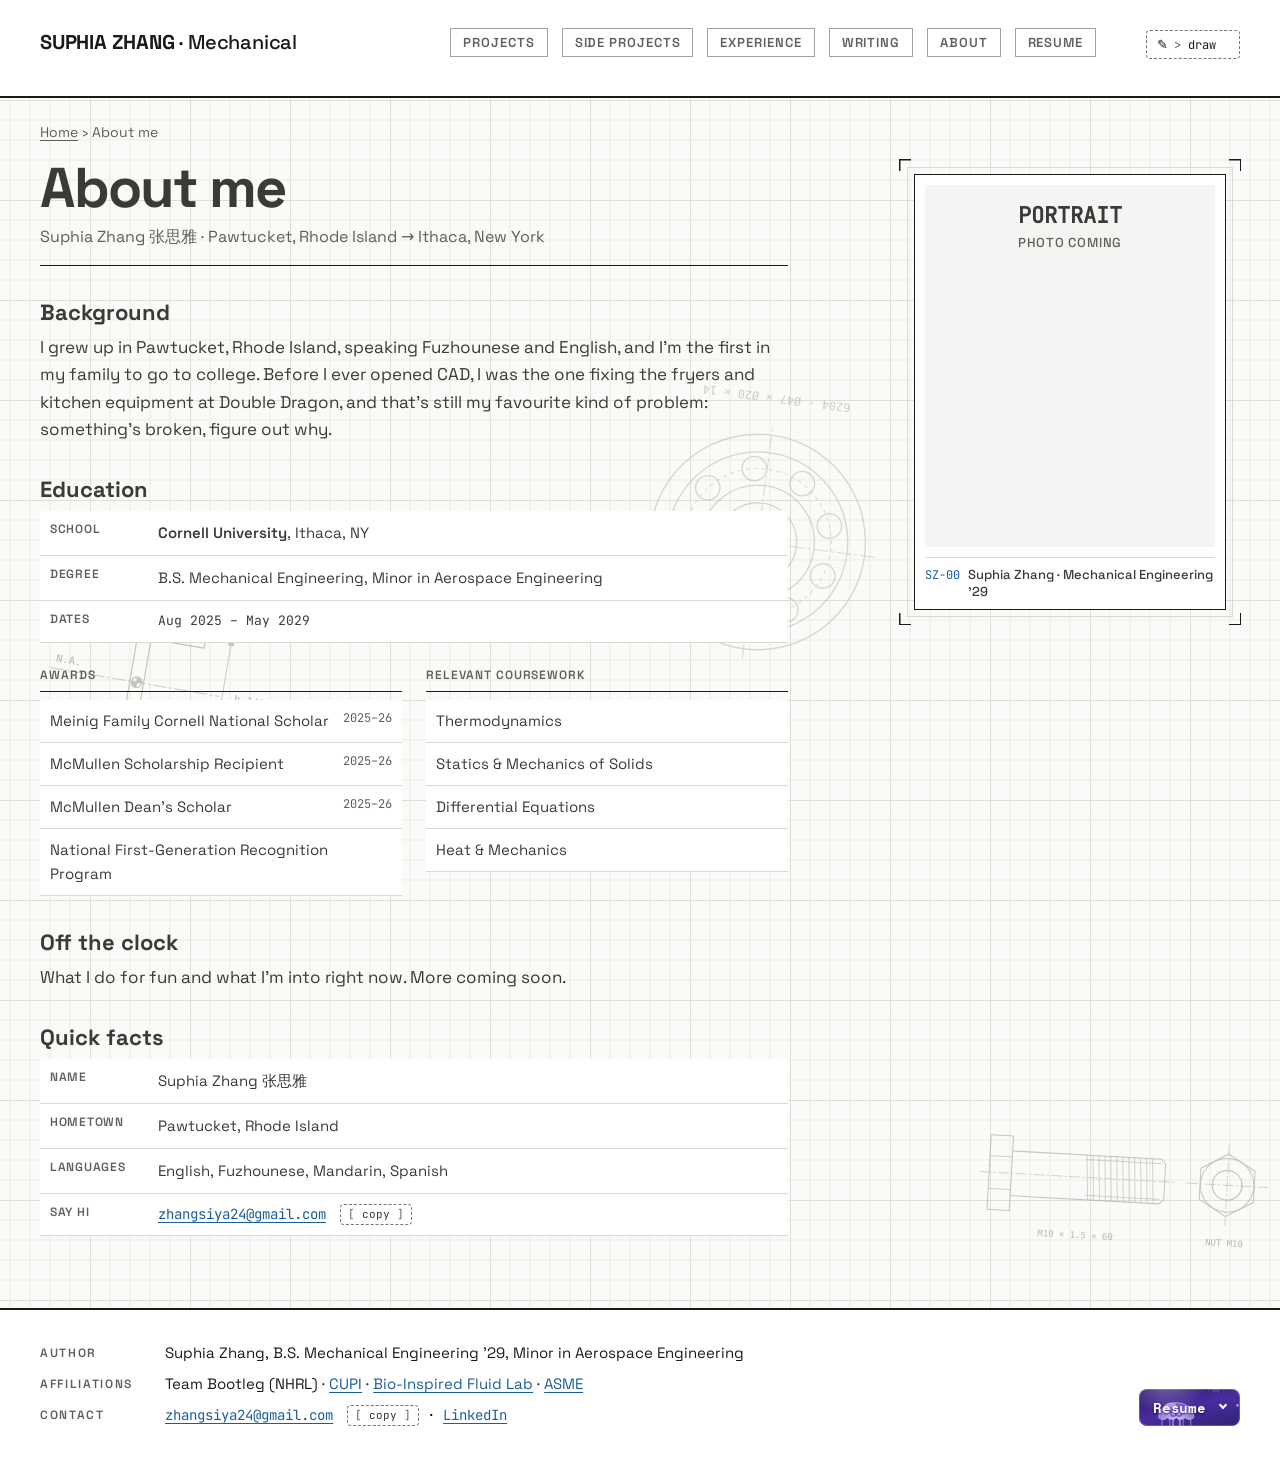
==== pages/about/index.html @ cde05e1c "Rework the portfolio: new pages, type, nav, and draw mode - Add About, Experience, Side project (Nib" ====
<!doctype html>
<html lang="en">
<head>
  <meta charset="utf-8">
  <meta name="viewport" content="width=device-width, initial-scale=1">
  <title>About me · Suphia Zhang</title>
  <meta name="description" content="About Suphia Zhang: a first-generation mechanical engineering student at Cornell from Pawtucket, Rhode Island.">
  <meta name="theme-color" content="#ffffff">
  <script>document.documentElement.classList.add("js");addEventListener("pagereveal",function(e){if(!e.viewTransition||location.pathname.indexOf("projects/")<0)return;var z=null;try{z=JSON.parse(sessionStorage.getItem("zoom"));sessionStorage.removeItem("zoom")}catch(_){}var s=document.documentElement.style;s.setProperty("--zx",(z?z.x:50)+"%");s.setProperty("--zy",(z?z.y:50)+"%");e.viewTransition.types.add("zoom")})</script>
  <link rel="icon" href="../../assets/img/favicon.svg" type="image/svg+xml">
  <link rel="preload" href="../../assets/fonts/space-grotesk-wght.woff2" as="font" type="font/woff2" crossorigin>
  <link rel="stylesheet" href="../../assets/css/main.css">
  <script src="../../assets/js/main.js" defer></script>
</head>
<body>
<a class="skip" href="#main">Skip to content</a>

<header class="masthead">
  <div class="wrap">
    <a class="brand" href="../../">SUPHIA ZHANG <span>· Mechanical</span></a>
    <nav class="nav hang" aria-label="Primary">
      <a class="sign" href="../../#projects"><span class="plate">Projects</span></a>
      <a class="sign" href="../../#side-projects"><span class="plate">Side<span class="xl"> projects</span></span></a>
      <a class="sign" href="../../#experience"><span class="plate">Experience</span></a>
      <a class="sign" href="../../#writing"><span class="plate">Writing</span></a>
      <a class="sign" href="../about/index.html"><span class="plate">About</span></a>
      <a class="sign sign-go" href="../../assets/SZhang_Resume_Mechanical_Engineering.pdf" target="_blank" rel="noopener"><span class="plate">Resume</span></a>
    </nav>
    <div class="draw-ctl"><button type="button" class="draw-btn" aria-pressed="false" aria-label="Drawing mode"><span class="pwr" aria-hidden="true">✎</span> <span class="cmd">draw</span><span class="cur" aria-hidden="true"></span></button></div>
  </div>
</header>

<main id="main" class="wrap">
  <p class="crumb"><a href="../../">Home</a> › About me</p>

  <div class="about-page">
    <div class="about-text">
      <header class="product-head">
        <h1>About me</h1>
        <p class="sub">Suphia Zhang <span lang="zh-Hans">张思雅</span> · Pawtucket, Rhode Island → Ithaca, New York</p>
      </header>

      <section id="background" aria-labelledby="background-h">
        <h2 id="background-h" class="subhead">Background</h2>
        <p>I grew up in Pawtucket, Rhode Island, speaking Fuzhounese and English, and I’m the first in my family to go to college. Before I ever opened CAD, I was the one fixing the fryers and kitchen equipment at Double Dragon, and that’s still my favourite kind of problem: something’s broken, figure out why.</p>
      </section>

      <section id="education" aria-labelledby="education-h">
        <h2 id="education-h" class="subhead">Education</h2>
        <table class="spec facts">
          <tbody>
            <tr><th scope="row">School</th><td><strong>Cornell University</strong>, Ithaca, NY</td></tr>
            <tr><th scope="row">Degree</th><td>B.S. Mechanical Engineering, Minor in Aerospace Engineering</td></tr>
            <tr><th scope="row">Dates</th><td class="mono">Aug 2025 – May 2029</td></tr>
          </tbody>
        </table>
        <div class="edu-lists">
          <div>
            <h3>Awards</h3>
            <ul>
              <li>Meinig Family Cornell National Scholar <span class="mono">2025–26</span></li>
              <li>McMullen Scholarship Recipient <span class="mono">2025–26</span></li>
              <li>McMullen Dean’s Scholar <span class="mono">2025–26</span></li>
              <li>National First-Generation Recognition Program</li>
            </ul>
          </div>
          <div>
            <h3>Relevant coursework</h3>
            <ul>
              <li>Thermodynamics</li>
              <li>Statics &amp; Mechanics of Solids</li>
              <li>Differential Equations</li>
              <li>Heat &amp; Mechanics</li>
            </ul>
          </div>
        </div>
      </section>

      <section id="off-the-clock" aria-labelledby="otc-h">
        <h2 id="otc-h" class="subhead">Off the clock</h2>
        <p>What I do for fun and what I’m into right now. More coming soon.</p>
      </section>

      <section id="facts" aria-labelledby="facts-h">
        <h2 id="facts-h" class="subhead">Quick facts</h2>
        <table class="spec facts">
          <tbody>
            <tr><th scope="row">Name</th><td>Suphia Zhang <span lang="zh-Hans">张思雅</span></td></tr>
            <tr><th scope="row">Hometown</th><td>Pawtucket, Rhode Island</td></tr>
            <tr><th scope="row">Languages</th><td>English, Fuzhounese, Mandarin, Spanish</td></tr>
            <tr><th scope="row">Say hi</th><td class="data"><a href="mailto:zhangsiya24@gmail.com">zhangsiya24@gmail.com</a> <button type="button" class="copy-email" data-copy="zhangsiya24@gmail.com" aria-label="Copy email address"><span>copy</span></button></td></tr>
          </tbody>
        </table>
      </section>
    </div>
    <figure class="frame portrait-frame about-portrait">
        <!-- Portrait: upload your photo as assets/media/portrait.jpg, then replace the .pending div below with:
             <img src="../../assets/media/portrait.jpg" alt="Suphia Zhang" width="800" height="1000"> -->
        <div class="pending" role="img" aria-label="Portrait coming soon"><div><b>PORTRAIT</b><span>Photo coming</span></div></div>
        <figcaption><span class="pn">SZ-00</span> Suphia Zhang · Mechanical Engineering ’29</figcaption>
      </figure>
  </div>
</main>

<footer class="colophon" id="contact">
  <div class="wrap">
    <dl class="author">
      <dt>Author</dt><dd>Suphia Zhang, B.S. Mechanical Engineering ’29, Minor in Aerospace Engineering</dd>
      <dt>Affiliations</dt><dd>Team Bootleg (NHRL) · <a href="https://cornellphysicalintelligence.com/" target="_blank" rel="noopener noreferrer">CUPI</a> · <a href="https://sites.google.com/cornell.edu/sunnyjsh" target="_blank" rel="noopener noreferrer">Bio-Inspired Fluid Lab</a> · <a href="https://asme.mae.cornell.edu/" target="_blank" rel="noopener noreferrer">ASME</a></dd>
      <dt>Contact</dt><dd class="data"><a href="mailto:zhangsiya24@gmail.com">zhangsiya24@gmail.com</a> <button type="button" class="copy-email" data-copy="zhangsiya24@gmail.com" aria-label="Copy email address"><span>copy</span></button> · <a href="https://www.linkedin.com/in/suphia-zhang-46770b359" target="_blank" rel="noopener noreferrer">LinkedIn</a></dd>
    </dl>
    <div class="order">
      <details class="resume-menu">
        <summary class="btn"><video class="btn-video" muted loop playsinline preload="auto" aria-hidden="true"><source src="../../assets/media/resume-bg.mp4" type="video/mp4"></video><span class="btn-label">Resume</span> <span class="caret" aria-hidden="true"></span></summary>
        <ul class="resume-list">
          <li><a href="../../assets/SZhang_Resume_Mechanical_Engineering.pdf" target="_blank" rel="noopener"><strong>Mechanical Engineering</strong><span>Primary</span></a></li>
          <li><a href="../../assets/SZhang_Resume_Manufacturing_Engineering.pdf" target="_blank" rel="noopener"><strong>Manufacturing Engineering</strong></a></li>
          <li><a href="../../assets/SZhang_Resume_Testing_Engineering.pdf" target="_blank" rel="noopener"><strong>Testing Engineering</strong></a></li>
        </ul>
      </details>
    </div>
  </div>
</footer>
</body>
</html>
---- assets/css/main.css ----
/* Parts-catalog world: white stock, hairline rules, dense spec tables. */

@font-face {
  font-family: "JetBrains Mono";
  src: url("../fonts/jetbrains-mono-400.woff2") format("woff2");
  font-weight: 400;
  font-display: swap;
}

:root {
  --paper: #ffffff;
  --ink: #1a1a1a;
  --ink-2: #3a3a38;
  --muted: #5f5f5b;
  --rule: #d9d9d6;
  --wash: #f4f4f2;
  --link: #1b5e9b;
  --go: #2e7d32;
  --go-dark: #22612a;
  --focus: #1b5e9b;

  --sans: "Archivo", system-ui, sans-serif;
  --mono: "JetBrains Mono", ui-monospace, monospace;

  --gutter: clamp(16px, 3.2vw, 40px);
  --max: 1360px;
  --s1: 4px; --s2: 8px; --s3: 12px; --s4: 16px; --s5: 24px; --s6: 32px; --s7: 48px; --s8: 72px;
}

*, *::before, *::after { box-sizing: border-box; }
html { -webkit-text-size-adjust: 100%; scroll-padding-top: 80px; }
body {
  margin: 0;
  background: var(--paper);
  color: var(--ink);
  font: 400 16px/1.55 var(--sans);
  font-stretch: 100%;
  text-rendering: optimizeLegibility;
}
img, video { display: block; max-width: 100%; }
h1, h2, h3, p, dl, dd, figure { margin: 0; }
a { color: inherit; text-underline-offset: 3px; text-decoration-thickness: 1px; }
::selection { background: #1b5e9b; color: #fff; }
:focus-visible { outline: 2px solid var(--focus); outline-offset: 2px; }
html { scrollbar-color: #b9b9b5 var(--paper); }

.skip { position: absolute; left: -9999px; top: 0; background: var(--ink); color: #fff; padding: var(--s2) var(--s4); z-index: 10; }
.skip:focus { left: var(--s4); top: var(--s2); }

.wrap { max-width: var(--max); margin: 0 auto; padding: 0 var(--gutter); }
.narrow { font-stretch: 78%; }
.mono { font-family: var(--mono); font-size: .875em; letter-spacing: 0; }

/* Masthead */
.masthead { border-bottom: 2px solid var(--ink); background: var(--paper); position: sticky; top: 0; z-index: 5; }
.masthead .wrap { display: flex; align-items: center; gap: var(--s5); min-height: 64px; flex-wrap: wrap; padding-top: var(--s2); padding-bottom: var(--s2); }
.brand { font-weight: 800; font-size: 20px; letter-spacing: -.01em; text-decoration: none; white-space: nowrap; }
.brand span { font-weight: 500; font-stretch: 85%; }
.nav { display: flex; gap: var(--s5); margin-left: auto; font: 600 14px var(--sans); font-stretch: 78%; text-transform: uppercase; letter-spacing: .06em; }
.nav a { text-decoration: none; padding: var(--s2) 0; }
.nav a:hover, .nav a[aria-current="page"] { text-decoration: underline; }
.nav .go-link { color: var(--go); }

/* Buttons */
.btn {
  display: inline-flex; align-items: center; gap: var(--s2);
  background: var(--go); color: #fff; text-decoration: none;
  font: 600 16px var(--sans); padding: 12px 20px; border: 0;
  transition: background-color .15s ease-out;
}
.btn:hover { background: var(--go-dark); }
.btn svg { width: 18px; height: 18px; flex: none; }
.also { font-size: 14px; color: var(--muted); }
.also a { color: var(--ink); }

/* Intro */
.intro { padding-block: var(--s7) var(--s6); }
.intro-grid { display: grid; grid-template-columns: minmax(0, 1fr) auto; gap: var(--s5) var(--s7); align-items: end; border-bottom: 1px solid var(--ink); padding-bottom: var(--s5); }
.intro h1 { font: 800 clamp(44px, 6.4vw, 84px)/.95 var(--sans); letter-spacing: -.03em; grid-column: 1 / -1; }
.lede { font-size: clamp(17px, 1.4vw, 19px); line-height: 1.55; color: var(--ink-2); max-width: 66ch; }
.order { display: flex; flex-direction: column; align-items: flex-end; gap: var(--s2); }
.order .also { white-space: nowrap; }

/* Section heads */
.section { padding-block: var(--s7) var(--s4); }
.section-head { display: flex; align-items: baseline; gap: var(--s4); flex-wrap: wrap; border-bottom: 1px solid var(--ink); padding-bottom: var(--s3); margin-bottom: var(--s5); }
.section-head h2 { font: 700 28px/1.1 var(--sans); letter-spacing: -.015em; }
.section-head .count { font: 400 14px var(--mono); color: var(--muted); }

/* Filter */
.filter { display: flex; flex-wrap: wrap; gap: var(--s2); margin-left: auto; }
.filter button {
  font: 600 13px var(--sans); font-stretch: 78%; letter-spacing: .05em; text-transform: uppercase;
  background: var(--paper); color: var(--ink); border: 1px solid #9a9a96; padding: 7px 12px; cursor: pointer;
  transition: background-color .15s ease-out, color .15s ease-out;
}
.filter button:hover { background: var(--wash); }
.filter button[aria-pressed="true"] { background: var(--ink); color: #fff; border-color: var(--ink); }

/* Catalog cards */
.cards { list-style: none; margin: 0; padding: 0; display: grid; grid-template-columns: repeat(4, minmax(0, 1fr)); gap: var(--s5); }
@media (max-width: 1100px) { .cards { grid-template-columns: repeat(2, minmax(0, 1fr)); } }
@media (max-width: 560px) { .cards { grid-template-columns: 1fr; } }
.cards li[hidden] { display: none; }
.card { display: flex; flex-direction: column; height: 100%; text-decoration: none; color: inherit; border: 1px solid var(--rule); background: var(--paper); transition: border-color .2s ease-out; }
.card:hover, .card:focus-visible { border-color: var(--ink); }
.card-art { aspect-ratio: 4 / 3; overflow: hidden; background: var(--wash); border-bottom: 1px solid var(--rule); }
.card-art img { width: 100%; height: 100%; object-fit: cover; filter: grayscale(1) contrast(1.15); transition: filter .35s cubic-bezier(.16, 1, .3, 1); }
.card:hover .card-art img, .card:focus-visible .card-art img { filter: none; }
.card-body { padding: var(--s4); display: flex; flex-direction: column; gap: var(--s1); flex: 1; }
.card .pn { font: 400 13px var(--mono); color: var(--link); text-decoration: underline; text-underline-offset: 3px; }
.card h3 { font: 600 19px/1.25 var(--sans); letter-spacing: -.005em; }
.card p { font-size: 14px; line-height: 1.5; color: var(--ink-2); }
.card .meta { margin-top: auto; padding-top: var(--s3); font: 500 13px var(--sans); font-stretch: 80%; color: var(--muted); display: flex; justify-content: space-between; gap: var(--s3); }

/* Placeholder plate for projects without media yet */
.pending { width: 100%; height: 100%; display: grid; place-items: center; text-align: center; padding: var(--s4);
  background: var(--wash); }
.pending b { display: block; font: 700 22px var(--mono); color: var(--ink-2); }
.pending span { font: 500 13px var(--sans); font-stretch: 80%; color: var(--muted); text-transform: uppercase; letter-spacing: .06em; }

/* Experience table */
.table-scroll { overflow-x: auto; }
.spec { border-collapse: collapse; width: 100%; font-size: 15px; font-stretch: 85%; }
.spec th { text-align: left; font: 600 12px var(--sans); font-stretch: 78%; letter-spacing: .06em; text-transform: uppercase; border-bottom: 1px solid var(--ink); padding: 8px 10px; white-space: nowrap; }
.spec td { border-bottom: 1px solid var(--rule); padding: 10px; vertical-align: top; }
.spec td.mono, .spec td .mono { font-size: 13px; white-space: nowrap; }
.spec td.pn { font: 400 13px var(--mono); color: var(--link); white-space: nowrap; }
.spec td strong { font-weight: 600; }
.spec .sub { display: block; color: var(--muted); font-size: 14px; margin-top: 2px; }

/* Empty-state rows (side builds, writing) */
.split { display: grid; grid-template-columns: 1fr 1fr; gap: var(--s6); }
.empty { border: 1px dashed #b9b9b5; padding: var(--s5); color: var(--muted); font-size: 15px; }
.empty strong { color: var(--ink); font-weight: 600; display: block; margin-bottom: var(--s1); }

/* Author block (closing) */
.colophon { margin-top: var(--s8); border-top: 2px solid var(--ink); padding: var(--s6) 0 var(--s7); }
.colophon .wrap { display: grid; grid-template-columns: minmax(0, 1fr) auto; gap: var(--s6); align-items: end; }
.author { display: grid; grid-template-columns: auto 1fr; gap: var(--s2) var(--s6); font: 400 15px/1.5 var(--sans); }
.author dd.data { font: 400 14px/1.6 var(--mono); }
.author dt { font: 600 12px/1.9 var(--sans); font-stretch: 78%; letter-spacing: .14em; text-transform: uppercase; color: var(--muted); }
.author a { color: var(--link); }
.colophon .fine { font-size: 13px; color: var(--muted); text-align: right; }

/* Project page */
.crumb { font-size: 14px; color: var(--muted); padding-top: var(--s5); }
.crumb a { color: var(--muted); }
.crumb a:hover { color: var(--ink); }
.product { display: grid; grid-template-columns: 220px minmax(0, 1fr); gap: var(--s6); padding-top: var(--s4); }
.side { border-right: 1px solid var(--rule); padding-right: var(--s5); font-size: 15px; font-stretch: 85%; line-height: 1.9; align-self: start; position: sticky; top: 88px; }
.side h2 { font: 600 12px var(--sans); font-stretch: 78%; letter-spacing: .08em; text-transform: uppercase; color: var(--muted); margin: var(--s3) 0 var(--s1); }
.side a { display: block; text-decoration: none; }
.side a:hover, .side a[aria-current="page"] { text-decoration: underline; }
.side a[aria-current="page"] { font-weight: 600; }
.product-head h1 { font: 800 clamp(34px, 4.4vw, 56px)/1 var(--sans); letter-spacing: -.025em; }
.product-head .pn { font: 400 14px var(--mono); color: var(--link); }
.product-head .sub { font-size: 16px; color: var(--muted); margin-top: var(--s2); }
.product-body { display: grid; grid-template-columns: minmax(0, 1.1fr) minmax(0, 1fr); gap: var(--s6); margin-top: var(--s5); border-top: 1px solid var(--ink); padding-top: var(--s5); }
.desc p + p { margin-top: var(--s3); }
.desc { font-size: 17px; line-height: 1.6; color: var(--ink-2); max-width: 68ch; }
.desc a { color: var(--link); }
.figs { display: grid; gap: var(--s5); align-content: start; }
.fig { border: 1px solid var(--rule); padding: var(--s2); }
.fig video, .fig img { width: 100%; background: var(--wash); }
.fig img { aspect-ratio: 4 / 5; max-height: 640px; object-fit: cover; }
.fig figcaption { font-size: 14px; line-height: 1.45; color: var(--ink-2); padding: var(--s2) var(--s1) var(--s1); }
.fig figcaption b { font: 600 12px var(--sans); font-stretch: 78%; letter-spacing: .06em; text-transform: uppercase; margin-right: var(--s1); color: var(--ink); }
.specs { margin-top: var(--s7); }
.specs h2 { font: 700 22px var(--sans); margin-bottom: var(--s3); }
.next { display: flex; justify-content: space-between; gap: var(--s4); flex-wrap: wrap; margin-top: var(--s7); padding-top: var(--s4); border-top: 1px solid var(--rule); font-size: 15px; }
.next a { color: var(--link); }

/* Responsive */
@media (max-width: 900px) {
  .intro-grid { grid-template-columns: 1fr; }
  .order { align-items: flex-start; }
  .product { grid-template-columns: 1fr; }
  .side { position: static; border-right: 0; border-bottom: 1px solid var(--rule); padding: 0 0 var(--s3); line-height: 1.6; }
  .side nav { display: flex; flex-wrap: wrap; gap: var(--s1) var(--s4); }
  .side h2:not(:first-child), .side nav + nav { display: none; }
  .product-body { grid-template-columns: 1fr; }
  .split { grid-template-columns: 1fr; }
  .colophon .wrap { grid-template-columns: 1fr; }
  .colophon .fine { text-align: left; }
}
@media (max-width: 640px) {
  /* Sticky on phones too, but it tucks away while scrolling down and slides back on any scroll up (main.js toggles .tuck). */
  .masthead { transition: transform .28s cubic-bezier(.16, 1, .3, 1); }
  .masthead.tuck { transform: translateY(calc(-100% - 2px)); }
  .masthead .wrap { gap: var(--s2) var(--s4); }
  .nav { margin-left: 0; width: 100%; gap: var(--s1) var(--s4); flex-wrap: wrap; }
  .intro { padding-block-start: var(--s6); }
  .order .also { white-space: normal; }
  .filter { margin-left: 0; }
  .author { grid-template-columns: 1fr; gap: 0; }
  .author dd { margin: 0 0 var(--s3); }
  .spec { font-size: 14px; }
}
@media (prefers-reduced-motion: reduce) {
  *, *::before, *::after { transition: none !important; }
}

/* Round-two fixes */
.product > article { min-width: 0; }
.fig video { max-height: 72vh; object-fit: contain; background: #111; }
@media (max-width: 900px) {
  .product { grid-template-columns: minmax(0, 1fr); }
}
@media (max-width: 640px) {
  .spec.stack thead { position: absolute; left: -9999px; }
  .spec.stack tr { display: grid; grid-template-columns: 1fr auto; gap: 2px var(--s3); border-bottom: 1px solid var(--rule); padding: var(--s3) 0; }
  .spec.stack td { border: 0; padding: 0; }
  .spec.stack td:first-child { grid-column: 1 / -1; }
  .spec.stack td:nth-child(3) { display: none; }
  .spec.stack td.mono { text-align: right; }
}

/* Review fixes */
.card .specline { font: 400 12px/1.5 var(--mono); color: var(--ink-2); border-top: 1px solid var(--rule); margin-top: var(--s2); padding-top: var(--s2); font-variant-numeric: tabular-nums; }
.card .meta .pn { margin-right: var(--s1); }
.lead { display: grid; gap: var(--s6); align-content: start; }
.lead .specs { margin-top: 0; }
.lead .spec { font-size: 14px; }
@media (max-width: 640px) {
  .spec.stack-2 thead, .spec.labeled thead { position: absolute; left: -9999px; }
  .spec.stack-2 tr, .spec.labeled tr { display: block; border-bottom: 1px solid var(--rule); padding: var(--s3) 0; }
  .spec.stack-2 td, .spec.labeled td { display: block; border: 0; padding: 0; }
  .spec.stack-2 td:first-child { margin-bottom: 2px; }
  .spec.labeled td.pn { margin-bottom: 2px; }
  .spec.labeled td:nth-child(2) { font-weight: 600; margin-bottom: var(--s1); }
  .spec.labeled td[data-label]::before { content: attr(data-label) ": "; color: var(--muted); }
  .card-art:has(.pending) { aspect-ratio: 16 / 7; }
}

/* Verdict fixes: listing on top, figures in a row beneath it */
@media (min-width: 901px) {
  .product-body { grid-template-columns: minmax(0, 1fr); }
  .lead { grid-template-columns: minmax(0, 1.1fr) minmax(0, 1fr); gap: var(--s6); }
  .figs { grid-template-columns: repeat(auto-fill, minmax(300px, 1fr)); align-items: start; }
}
.fig img { max-height: none; height: auto; }
.card .specline { font: 500 13px/1.4 var(--sans); font-stretch: 80%; letter-spacing: .02em; }
.card .specline { font-variant-numeric: tabular-nums; }
.card .pn { text-decoration: none; }
.filter button { border-color: #767672; }

/* ---------- Drafting ground: grid sheet + line drawing ---------- */
:root { --ground: #fafaf8; --steel: #3a3a38; }
body { background: var(--ground) url("../img/grid.svg") repeat; background-position: center top; }
.masthead, .table-scroll, .empty, .colophon { background: #fff; }
.intro { position: relative; }
.intro::before {
  content: ""; position: absolute; z-index: 0; pointer-events: none;
  right: var(--gutter); top: var(--s4); width: min(44vw, 600px); aspect-ratio: 640 / 420;
  background: url("../img/mech-drawing.svg") no-repeat right top / contain;
}
.intro-grid { position: relative; z-index: 1; }
@media (max-width: 900px) { .intro::before { width: 70vw; opacity: .45; top: 0; } }

/* ---------- Hanging nav: signs on cables from a steel beam ---------- */
.masthead .wrap { align-items: flex-start; padding-top: 0; padding-bottom: 0; min-height: 96px; }
.brand { align-self: center; }
.nav.hang { position: relative; display: flex; align-items: flex-start; gap: 14px; margin-left: auto; padding: 0 10px; text-transform: none; letter-spacing: 0; min-height: 96px; }

.sign { position: relative; display: block; padding: 28px 0 22px; text-decoration: none; }
.sign:hover, .sign[aria-current="page"] { text-decoration: none; }
.sign .cable { position: absolute; left: 0; right: 0; top: 7px; height: 22px;
  background: url("data:image/svg+xml,%3Csvg xmlns='http://www.w3.org/2000/svg' viewBox='0 0 100 22' preserveAspectRatio='none'%3E%3Cpath d='M50 0L10 22M50 0L90 22' stroke='%233a3a38' stroke-width='1.2' fill='none' vector-effect='non-scaling-stroke'/%3E%3C/svg%3E") no-repeat center / 100% 100%; }
.sign .cable::before { content: ""; position: absolute; left: 50%; top: -3px; width: 7px; height: 7px; margin-left: -3.5px; border: 1.5px solid var(--steel); border-radius: 50%; background: #fff; }
.sign .plate { display: block; border: 1px solid var(--ink); background: #fff; padding: 7px 12px; font: 600 13px/1 var(--sans); font-stretch: 78%; letter-spacing: .07em; text-transform: uppercase; white-space: nowrap; transition: background-color .15s ease-out, color .15s ease-out; }
.sign:hover .plate { background: var(--ink); color: #fff; }
.sign[aria-current="page"] .plate { box-shadow: inset 0 -3px 0 var(--ink); }
.sign-go .plate { background: var(--go); border-color: var(--go); color: #fff; }
.sign-go:hover .plate { background: var(--go-dark); }
.sign:focus-visible { outline: none; }
.sign:focus-visible .plate { outline: 2px solid var(--focus); outline-offset: 2px; }
.sign .tension { position: absolute; left: 50%; top: calc(100% - 18px); transform: translateX(-50%); font: 400 11px/1.3 var(--mono); color: var(--link); white-space: nowrap; opacity: 0; transition: opacity .2s ease-out; }
.forces-on .sign .tension { opacity: 1; }
.statics-ctl { align-self: center; display: flex; flex-direction: column; align-items: flex-end; gap: 4px; }
.forces-btn { font: 600 12px var(--sans); font-stretch: 78%; letter-spacing: .06em; text-transform: uppercase; background: #fff; color: var(--ink); border: 1px solid #767672; padding: 5px 9px; cursor: pointer; }
.forces-btn[aria-pressed="true"] { background: var(--ink); color: #fff; border-color: var(--ink); }
.statics-ctl .load { font: 500 12px var(--sans); font-stretch: 80%; color: var(--muted); display: flex; align-items: center; gap: 6px; }
.statics-ctl .load[hidden] { display: none; }
.statics-ctl input[type="range"] { width: 90px; }
.statics-ctl output { font: 400 12px var(--mono); color: var(--ink); min-width: 4.5em; }
input[type="range"] { accent-color: var(--ink); }
@media (max-width: 1100px) { .statics-ctl { display: none; } }
@media (max-width: 640px) {
  .masthead .wrap { min-height: 0; padding-top: var(--s2); }
  .brand { align-self: flex-start; }
  .nav.hang { width: 100%; margin: 0; padding: 0 4px; gap: 6px; min-height: 0; justify-content: space-between; flex-wrap: nowrap; }
  .sign { padding: 4px 0 12px; }
  .sign .cable { height: 18px; }
  .sign .plate { padding: 6px 7px; font-size: 12px; letter-spacing: .04em; }
}

/* ---------- Drafting-line reveal ---------- */
.section-head { border-bottom: 0; position: relative; }
.section-head::after { content: ""; position: absolute; left: 0; right: 0; bottom: 0; height: 1px; background: var(--ink); transform-origin: left center; transition: transform 1.1s cubic-bezier(.16, 1, .3, 1); }
.js .section-head:not(.in)::after { transform: scaleX(0); }
.js .cards > li .card { transition: transform .8s cubic-bezier(.16, 1, .3, 1), opacity .8s cubic-bezier(.16, 1, .3, 1), border-color .2s ease-out; transition-delay: calc(var(--i, 0) * 70ms), calc(var(--i, 0) * 70ms), 0s; }
.js .cards:not(.in) > li .card { transform: translateY(18px); opacity: .3; }

/* ---------- Photo callouts ---------- */
.callout-fig .stage { position: relative; }
.callout-fig .stage img { aspect-ratio: auto; max-height: none; height: auto; }
.pin { position: absolute; width: 28px; height: 28px; margin: -14px 0 0 -14px; border-radius: 50%; border: 1.5px solid var(--ink); background: #fff; color: var(--ink); font: 600 13px var(--mono); cursor: pointer; display: grid; place-items: center; padding: 0; box-shadow: 0 1px 3px rgba(0, 0, 0, .25); transition: background-color .15s ease-out, color .15s ease-out; }
.pin:hover, .pin[aria-expanded="true"] { background: var(--ink); color: #fff; }
.pin-note { position: absolute; z-index: 2; width: max-content; max-width: 220px; background: #fff; border: 1px solid var(--ink); padding: 8px 10px; font-size: 13px; line-height: 1.4; box-shadow: 0 4px 14px rgba(0, 0, 0, .18); }
.pin-note b { display: block; font-weight: 600; }
.pin-note[hidden] { display: none; }
.legend { margin: var(--s2) var(--s1) 0; padding-left: 1.4em; font-size: 13px; line-height: 1.6; color: var(--ink-2); }
.legend li::marker { font-family: var(--mono); }

/* ---------- Lab panels (statics lab, mechanism) ---------- */
.lab { display: grid; grid-template-columns: minmax(0, 1.7fr) minmax(260px, 1fr); border: 1px solid var(--ink); background: #fff; }
.lab-stage { position: relative; border-right: 1px solid var(--rule); min-height: 420px; touch-action: none; }
.lab-stage canvas { position: absolute; inset: 0; width: 100%; height: 100%; cursor: grab; }
.lab-stage canvas:active { cursor: grabbing; }
.lab-panel { padding: var(--s5); display: flex; flex-direction: column; gap: var(--s4); }
.lab-panel .hint { font-size: 14px; color: var(--muted); line-height: 1.5; }
.ctl { display: grid; grid-template-columns: 1fr auto; gap: 2px var(--s3); align-items: center; font: 500 14px var(--sans); font-stretch: 85%; }
.ctl input { grid-column: 1 / -1; width: 100%; }
.ctl output { font: 400 13px var(--mono); }
.readout { border-collapse: collapse; width: 100%; font-size: 14px; font-stretch: 85%; }
.readout th { text-align: left; font-weight: 500; color: var(--muted); padding: 5px 0; border-bottom: 1px solid var(--rule); }
.readout td { text-align: right; font: 400 13px var(--mono); padding: 5px 0; border-bottom: 1px solid var(--rule); font-variant-numeric: tabular-nums; }
.lab-actions { display: flex; gap: var(--s2); flex-wrap: wrap; align-items: center; }
.lab-actions button { font: 600 13px var(--sans); font-stretch: 80%; letter-spacing: .05em; text-transform: uppercase; background: #fff; border: 1px solid #767672; padding: 7px 12px; cursor: pointer; color: var(--ink); }
.lab-actions button:hover { background: var(--wash); }
.status { font: 600 13px var(--sans); font-stretch: 80%; letter-spacing: .05em; text-transform: uppercase; }
.status.ok { color: var(--go); }
.status.moving { color: #8a5200; }
.status.bad { color: #b3261e; }
.lab-note { font-size: 13px; color: var(--muted); }
@media (max-width: 900px) {
  .lab { grid-template-columns: 1fr; }
  .lab-stage { border-right: 0; border-bottom: 1px solid var(--rule); min-height: 340px; }
}
@media (prefers-reduced-motion: reduce) {
  .js .cards:not(.in) > li .card { transform: none; opacity: 1; }
  .js .section-head:not(.in)::after { transform: none; }
}
.nav.hang .sign { padding: 28px 0 22px; }
@media (max-width: 640px) { .nav.hang .sign { padding: 24px 0 14px; } }
.intro::before { width: min(36vw, 500px); top: 0; }
.js .cards:not(.in) > li .card { opacity: .55; transform: translateY(14px); }
.table-scroll { background: transparent; }
.spec { background: #fff; }
html { scroll-padding-top: 108px; }
.side { top: 112px; }
@media (max-width: 640px) { html { scroll-padding-top: 16px; } }

/* ---------- Drafting sheet: scattered line drawings behind the page ---------- */
body { position: relative; }
.drafts { position: absolute; left: 0; top: 0; width: 100%; overflow: hidden; pointer-events: none; z-index: 0; }
.drafts img { position: absolute; max-width: none; height: auto; opacity: .75; }
main, .colophon { position: relative; z-index: 1; }
@media (max-width: 640px) { .drafts img { opacity: .5; } }
@media print { .drafts { display: none; } }

/* ---------- Side projects, about me ---------- */
.side-cards .card-empty { border-style: dashed; border-color: #b9b9b5; }
.side-cards .card-empty .card-art { aspect-ratio: 16 / 9; }
.about { display: grid; grid-template-columns: minmax(0, 1.4fr) minmax(0, 1fr); gap: var(--s7); align-items: start; }
.about-text { display: grid; gap: var(--s4); font-size: 17px; line-height: 1.6; color: var(--ink-2); max-width: 62ch; }
.facts { margin-top: var(--s2); }
.facts th { width: 9em; font: 600 12px var(--sans); font-stretch: 78%; letter-spacing: .06em; text-transform: uppercase; color: var(--muted); border-bottom: 1px solid var(--rule); padding: 10px; vertical-align: top; }
.facts td.data { font: 400 14px var(--mono); }
.facts a { color: var(--link); }
.crew h3 { font: 600 12px var(--sans); font-stretch: 78%; letter-spacing: .08em; text-transform: uppercase; color: var(--muted); margin-bottom: var(--s3); }
.cards.cards-2 { grid-template-columns: repeat(2, minmax(0, 1fr)); }
.card h4 { font: 600 19px/1.25 var(--sans); margin: 0; }
/* Preview-only marker for text Suphia still needs to supply. */
.todo { background: #fff1b8; outline: 1px dashed #b38f00; padding: 2px 8px; line-height: 1.8; color: #5c4a00; font-size: .9em; }
@media (max-width: 900px) { .about { grid-template-columns: minmax(0, 1fr); gap: var(--s6); } }
@media (max-width: 640px) {
  .sign .xl { position: absolute; width: 1px; height: 1px; overflow: hidden; clip: rect(0 0 0 0); white-space: nowrap; }
  .nav.hang { gap: 4px; }
  .nav.hang .sign .plate { padding: 6px 6px; font-size: 11.5px; letter-spacing: .03em; }
}

/* ---------- Experience: expandable rows ---------- */
.xp { background: #fff; --xp-cols: minmax(0, 2.3fr) minmax(0, 1.4fr) minmax(0, .7fr) 150px 28px; }
.xp-labels, .xp-item > summary { display: grid; grid-template-columns: var(--xp-cols); gap: 0 var(--s4); padding: 0 10px; }
.xp-labels { font: 600 12px var(--sans); font-stretch: 78%; letter-spacing: .06em; text-transform: uppercase; border-bottom: 1px solid var(--ink); padding-block: 8px; }
.xp-labels span:last-child { grid-column: span 2; }
.xp-item { border-bottom: 1px solid var(--rule); }
.xp-item > summary { list-style: none; cursor: pointer; padding-block: 12px; font-size: 15px; font-stretch: 85%; align-items: start; transition: background-color .15s ease-out; }
.xp-item > summary::-webkit-details-marker { display: none; }
.xp-item > summary:hover { background: var(--wash); }
.xp-item > summary:focus-visible { outline: 2px solid var(--focus); outline-offset: -2px; }
.xp-role strong { font-weight: 600; }
.xp-role .sub { display: block; color: var(--muted); font-size: 14px; margin-top: 2px; }
.xp-date { font-size: 13px; white-space: nowrap; padding-top: 2px; }
.xp-toggle { position: relative; width: 22px; height: 22px; border: 1px solid #767672; justify-self: end; }
.xp-toggle::before, .xp-toggle::after { content: ""; position: absolute; left: 50%; top: 50%; width: 10px; height: 1.5px; margin: -.75px 0 0 -5px; background: var(--ink); transition: transform .25s cubic-bezier(.16, 1, .3, 1); }
.xp-toggle::after { transform: rotate(90deg); }
.xp-item[open] .xp-toggle { background: var(--ink); border-color: var(--ink); }
.xp-item[open] .xp-toggle::before, .xp-item[open] .xp-toggle::after { background: #fff; }
.xp-item[open] .xp-toggle::after { transform: rotate(0deg); }
.xp-item[open] > summary { background: var(--wash); }
.xp-body { display: grid; grid-template-columns: minmax(0, 1.1fr) minmax(0, 1fr); gap: var(--s4) var(--s6); padding: var(--s4) 10px var(--s5); border-top: 1px solid var(--rule); }
.xp-body ul { margin: 0; padding-left: 1.1em; display: grid; gap: var(--s2); font-size: 15px; line-height: 1.55; color: var(--ink-2); max-width: 70ch; }
.xp-media { display: grid; grid-template-columns: repeat(2, minmax(0, 1fr)); gap: var(--s3); align-content: start; }
.xp-media .fig img { aspect-ratio: 4 / 3; object-fit: cover; height: auto; }
.xp-media > .pending { aspect-ratio: 4 / 3; border: 1px dashed #b9b9b5; }
.xp-links { grid-column: 1 / -1; font-size: 14px; color: var(--muted); display: flex; flex-wrap: wrap; gap: var(--s2) var(--s4); }
.xp-links a { color: var(--link); }
@supports selector(::details-content) {
  .xp-item::details-content { block-size: 0; overflow: hidden; transition: block-size .35s cubic-bezier(.16, 1, .3, 1), content-visibility .35s allow-discrete; }
  .xp-item[open]::details-content { block-size: auto; }
  :root { interpolate-size: allow-keywords; }
}
@media (max-width: 900px) {
  .xp-body { grid-template-columns: minmax(0, 1fr); }
}
@media (max-width: 640px) {
  .xp-labels { display: none; }
  .xp-item > summary { grid-template-columns: minmax(0, 1fr) auto; gap: 2px var(--s3); padding-inline: 4px; }
  .xp-role { grid-column: 1; }
  .xp-toggle { grid-column: 2; grid-row: 1; }
  .xp-org, .xp-date { grid-column: 1 / -1; color: var(--ink-2); }
  .xp-loc { display: none; }
  .xp-body { padding-inline: 4px; }
}
.drafts img.mid { opacity: .5; }
@media (max-width: 640px) { .drafts img.mid { opacity: .35; } }
.about .portrait { max-width: 420px; width: 100%; justify-self: end; }
.about .portrait.pending { aspect-ratio: 4 / 5; border: 1px dashed #b9b9b5; }
.about .portrait img { aspect-ratio: 4 / 5; object-fit: cover; height: auto; }
@media (max-width: 900px) { .about .portrait { justify-self: start; max-width: 360px; } }

/* ---------- Project sidebar: per-project section dropdowns ---------- */
.toc-proj + .toc-proj { margin-top: 2px; }
.toc-row { display: flex; align-items: center; justify-content: space-between; gap: var(--s2); }
.toc-row a { flex: 1; min-width: 0; }
.toc-tog { flex: none; width: 24px; height: 24px; padding: 0; border: 0; background: none; cursor: pointer; position: relative; color: var(--ink); }
.toc-tog::before { content: ""; position: absolute; left: 50%; top: 50%; width: 7px; height: 7px; margin: -5px 0 0 -3.5px; border-right: 1.5px solid currentColor; border-bottom: 1.5px solid currentColor; transform: rotate(45deg); transition: transform .25s cubic-bezier(.16, 1, .3, 1); }
.toc-tog[aria-expanded="false"]::before { transform: rotate(-45deg); margin-top: -3.5px; margin-left: -5px; }
.toc-tog:hover { background: var(--wash); }
html:not(.js) .toc-tog { display: none; }
.toc ul { list-style: none; margin: 2px 0 var(--s2); padding: 0 0 0 var(--s3); border-left: 1px solid var(--rule); font-size: 14px; line-height: 1.5; }
.toc ul[hidden] { display: none; }
.toc ul a { display: block; padding: 3px 0 3px var(--s2); margin-left: -13px; border-left: 2px solid transparent; color: var(--muted); }
.toc ul a:hover { color: var(--ink); text-decoration: none; }
.toc ul a.here { color: var(--ink); font-weight: 600; border-left-color: var(--ink); }
.subhead { font: 700 22px var(--sans); margin-bottom: var(--s2); }
.desc section + section { margin-top: var(--s5); }
@media (max-width: 900px) {
  .side nav.toc { display: block; }
  .toc-proj { padding-block: 2px; }
}

/* ---------- Card "full project" cue ---------- */
.card-more { margin-top: var(--s3); padding-top: var(--s2); border-top: 1px solid var(--rule); font: 600 13px var(--sans); font-stretch: 80%; letter-spacing: .05em; text-transform: uppercase; color: var(--link); }
.card:hover .card-more, .card:focus-visible .card-more { text-decoration: underline; text-underline-offset: 3px; }
.card-more.is-off { color: var(--muted); }
.card .meta { margin-top: auto; }

/* ---------- Experience list rows link to their own pages ---------- */
.xp-row { display: grid; grid-template-columns: var(--xp-cols); gap: 0 var(--s4); padding: 12px 10px; border-bottom: 1px solid var(--rule); text-decoration: none; color: inherit; font-size: 15px; font-stretch: 85%; align-items: start; transition: background-color .15s ease-out; }
.xp-row:hover { background: var(--wash); }
.xp-row:hover strong { text-decoration: underline; text-underline-offset: 3px; }
.xp-row:focus-visible { outline: 2px solid var(--focus); outline-offset: -2px; }
.xp-go { justify-self: end; font-size: 18px; line-height: 1; color: var(--link); transition: transform .2s cubic-bezier(.16, 1, .3, 1); }
.xp-row:hover .xp-go { transform: translateX(3px); }
@media (max-width: 640px) {
  .xp-row { grid-template-columns: minmax(0, 1fr) auto; gap: 2px var(--s3); padding-inline: 4px; }
  .xp-row .xp-role { grid-column: 1; }
  .xp-row .xp-go { grid-column: 2; grid-row: 1; }
  .xp-row .xp-org, .xp-row .xp-date { grid-column: 1 / -1; color: var(--ink-2); }
  .xp-row .xp-loc { display: none; }
}
@media (prefers-reduced-motion: reduce) { .xp-row:hover .xp-go { transform: none; } }

/* ---------- Experience pages ---------- */
.desc ul.work { margin: 0; padding-left: 1.1em; display: grid; gap: var(--s3); }
.related { list-style: none; margin: 0; padding: 0; border-top: 1px solid var(--ink); background: #fff; }
.related li { border-bottom: 1px solid var(--rule); }
.related a { display: block; padding: 12px 10px; text-decoration: none; color: var(--link); font-size: 16px; }
.related a:hover { background: var(--wash); text-decoration: underline; }
.related .pn { font: 400 13px var(--mono); margin-right: var(--s2); }
.product-head .sub .mono { font-size: 14px; }

/* ---------- Intro with framed portrait ---------- */
.intro-grid { grid-template-columns: minmax(0, 1fr) minmax(220px, 300px); align-items: start; gap: var(--s5) var(--s7); }
.intro-main { display: grid; gap: var(--s4); align-content: start; }
.intro-main h1 { grid-column: auto; }
.intro-main .order { align-items: flex-start; margin-top: var(--s2); }
.intro .more { font: 600 14px var(--sans); font-stretch: 80%; letter-spacing: .05em; text-transform: uppercase; }
.intro .more a, .about-more a { color: var(--link); text-decoration: none; }
.intro .more a:hover { text-decoration: underline; }
.intro::before { right: auto; left: 52%; width: min(30vw, 420px); }

/* Portrait frame: white mat, ink border, offset hairline, and corner crop marks */
.frame { position: relative; margin: 14px; background: #fff; border: 1px solid var(--ink); padding: 10px 10px 0; outline: 1px solid var(--rule); outline-offset: 6px; }
.frame::before { content: ""; position: absolute; inset: -16px; pointer-events: none;
  background:
    linear-gradient(var(--ink), var(--ink)) left top / 12px 1.5px, linear-gradient(var(--ink), var(--ink)) left top / 1.5px 12px,
    linear-gradient(var(--ink), var(--ink)) right top / 12px 1.5px, linear-gradient(var(--ink), var(--ink)) right top / 1.5px 12px,
    linear-gradient(var(--ink), var(--ink)) left bottom / 12px 1.5px, linear-gradient(var(--ink), var(--ink)) left bottom / 1.5px 12px,
    linear-gradient(var(--ink), var(--ink)) right bottom / 12px 1.5px, linear-gradient(var(--ink), var(--ink)) right bottom / 1.5px 12px;
  background-repeat: no-repeat; }
.frame img, .frame .pending { display: block; width: 100%; aspect-ratio: 4 / 5; object-fit: cover; height: auto; background: var(--wash); }
.frame figcaption { display: flex; gap: var(--s2); align-items: baseline; padding: 8px 0 9px; font: 500 13px var(--sans); font-stretch: 82%; color: var(--ink-2); border-top: 1px solid var(--rule); margin-top: 10px; }
.frame figcaption .pn { font: 400 12px var(--mono); color: var(--link); }
.intro .portrait-frame { position: relative; z-index: 1; }

/* About page */
.about-page { display: grid; grid-template-columns: minmax(0, 1fr) minmax(240px, 340px); gap: var(--s7); padding-top: var(--s4); align-items: start; }
.about-page .about-text { max-width: 68ch; display: grid; gap: var(--s6); }
.about-page .product-head { border-bottom: 1px solid var(--ink); padding-bottom: var(--s4); }
.about-page section p { font-size: 17px; line-height: 1.6; color: var(--ink-2); }
.about-page .about-portrait { position: sticky; top: 128px; }

@media (max-width: 900px) {
  .intro-grid { grid-template-columns: minmax(0, 1fr); }
  .intro .portrait-frame { max-width: 280px; grid-row: 1; }
  .about-page { grid-template-columns: minmax(0, 1fr); }
  .about-page .about-portrait { position: static; max-width: 300px; grid-row: 1; }
}
.frame figcaption .pn { white-space: nowrap; }
@media (max-width: 900px) {
  .about-page .about-portrait { position: relative; top: auto; }
  .intro .portrait-frame { max-width: 240px; }
}

/* ---------- Portrait placement: phones stack, desktop browsers stay side by side ---------- */
@media (pointer: fine) {
  .intro-grid { grid-template-columns: minmax(0, 1fr) clamp(150px, 26vw, 300px); }
  .intro .portrait-frame { grid-row: auto; max-width: none; }
  .about-page { grid-template-columns: minmax(0, 1fr) clamp(150px, 28vw, 340px); gap: clamp(24px, 4vw, 48px); }
  .about-page .about-portrait { grid-row: auto; max-width: none; position: sticky; top: 128px; }
}
@media (pointer: fine) and (max-width: 640px) {
  .frame { margin: 10px; padding: 6px 6px 0; }
  .frame figcaption { font-size: 11px; flex-wrap: wrap; gap: 0 6px; }
  .intro h1 { font-size: clamp(32px, 9vw, 44px); }
}

/* ---------- Card tracks: one row that scrolls sideways instead of wrapping ---------- */
.cards.track {
  display: grid; grid-auto-flow: column; grid-template-columns: none;
  grid-auto-columns: calc((100% - 3 * var(--s5)) / 4);
  overflow-x: auto; overscroll-behavior-x: contain; scroll-snap-type: x mandatory;
  padding: 2px 2px var(--s4); margin: -2px -2px 0; scrollbar-width: thin;
}
.cards.track > li { scroll-snap-align: start; }
@media (max-width: 1100px) { .cards.track { grid-auto-columns: calc((100% - var(--s5)) / 2); } }
@media (max-width: 560px) { .cards.track { grid-auto-columns: 82%; gap: var(--s4); } }
.track-nav { display: flex; gap: var(--s1); }
.track-nav[hidden] { display: none; }
.track-nav button { width: 34px; height: 30px; border: 1px solid #767672; background: #fff; color: var(--ink); cursor: pointer; font: 600 16px/1 var(--sans); padding: 0; }
.track-nav button:hover:not(:disabled) { background: var(--ink); color: #fff; border-color: var(--ink); }
.track-nav button:disabled { opacity: .35; cursor: default; }
.side-cards .card-empty .card-art { aspect-ratio: 4 / 3; }

/* ---------- Mechanical scrollbars ---------- */
.cards.track { scrollbar-width: none; padding-bottom: var(--s2); }
.cards.track::-webkit-scrollbar { display: none; }
.scroller { position: relative; margin-top: var(--s3); cursor: grab; user-select: none; -webkit-user-select: none; touch-action: none; }
.scroller[hidden] { display: none; }
.scroller.dragging { cursor: grabbing; }
.scroller > div:last-child { will-change: transform; }

/* Rack and pinion: the gear rolls along the rack as the row scrolls */
.scroller.rack { height: 64px; }
.rack-bar { position: absolute; left: 0; right: 0; bottom: 2px; height: 18px;
  background:
    url("data:image/svg+xml,%3Csvg xmlns='http://www.w3.org/2000/svg' viewBox='0 0 10.68 7'%3E%3Cpath d='M0 7H2.4L3.9 0.6H6.8L8.3 7H10.68' fill='%233a3a38'/%3E%3C/svg%3E") repeat-x left top / 10.68px 7px,
    radial-gradient(circle, #fff 0 2px, transparent 2.5px) 24px 7px / 60px 11px repeat-x,
    linear-gradient(#3a3a38, #3a3a38) left 7px / 100% 11px no-repeat;
  border-bottom: 2px solid #1a1a1a; }
.pinion { position: absolute; left: 0; bottom: 14px; width: 52px; height: 52px; }
.pinion svg { display: block; transform-origin: 50% 50%; }
.scroller.rack:hover .pinion svg path { fill: #f4f4f2; }

/* Vernier caliper: the sliding jaw rides the beam and reads out its position */
.scroller.caliper { height: 64px; }
.caliper .beam { position: absolute; left: 0; right: 0; top: 10px; height: 26px; background: #fff; border: 1px solid #1a1a1a;
  background-image: linear-gradient(90deg, #1a1a1a 1px, transparent 1px), linear-gradient(90deg, #1a1a1a 1px, transparent 1px), linear-gradient(90deg, #1a1a1a 1px, transparent 1px);
  background-size: 6px 5px, 30px 9px, 60px 13px; background-repeat: repeat-x; background-position: 0 0; }
.caliper .scale span { position: absolute; bottom: 1px; transform: translateX(-50%); font: 400 9px/1 var(--mono); color: var(--muted); }
.caliper .fixed-jaw { position: absolute; left: -1px; top: 24px; width: 16px; height: 28px; background: #3a3a38; clip-path: polygon(0 0, 100% 0, 100% 35%, 0 100%); }
.caliper .slider { position: absolute; left: 0; top: 0; width: 104px; height: 64px; }
.caliper .plate { position: absolute; left: 0; right: 0; top: 4px; height: 38px; border: 1.5px solid #1a1a1a; background: rgba(244, 244, 242, .92);
  background-image: linear-gradient(90deg, #1b5e9b 1px, transparent 1px); background-size: 5.4px 7px; background-repeat: repeat-x; background-position: 0 100%; }
.caliper .screw { position: absolute; left: 50%; top: -9px; width: 12px; height: 8px; margin-left: -6px; border: 1.5px solid #1a1a1a; border-bottom: 0; background: #fff; border-radius: 3px 3px 0 0; }
.caliper .reading { position: absolute; left: 6px; top: 5px; font: 400 11px/1 var(--mono); color: var(--link); font-variant-numeric: tabular-nums; }
.caliper .jaw { position: absolute; left: 0; top: 40px; width: 16px; height: 24px; background: #3a3a38; clip-path: polygon(0 0, 100% 0, 100% 100%, 0 35%); }
.scroller.caliper:hover .plate { border-color: #1b5e9b; }
@media (prefers-reduced-motion: reduce) { .scroller > div:last-child { will-change: auto; } }

/* ---------- Resume button: rounded, purple, text only ---------- */
:root { --resume: #5b3fa0; --resume-dark: #452f7d; }
.btn { background: var(--resume); border-radius: 10px; padding: 13px 22px; font-weight: 600; letter-spacing: .01em; }
.btn:hover { background: var(--resume-dark); }
.sign-go .plate { background: var(--resume); border-color: var(--resume); border-radius: 6px; }
.sign-go:hover .plate { background: var(--resume-dark); }

/* ---------- Resume button: moon-jellyfish water ---------- */
.btn {
  position: relative; overflow: hidden; color: #fff;
  background-color: #2e2566;
  background-image:
    radial-gradient(ellipse 60% 120% at 28% -20%, rgba(255, 255, 255, .38), rgba(255, 255, 255, 0) 70%),
    url("../img/jelly.svg"),
    linear-gradient(160deg, #241d55 0%, #3d2f86 45%, #22305f 100%);
  background-size: 100% 100%, 300px 64px, 100% 100%;
  background-repeat: no-repeat, repeat, no-repeat;
  background-position: 0 0, 0 0, 0 0;
  box-shadow: inset 0 0 0 1px rgba(255, 255, 255, .22);
  text-shadow: 0 1px 2px rgba(18, 10, 48, .85);
}
.btn:hover { background-color: #2e2566; animation: jelly-drift 7s linear infinite; }
@keyframes jelly-drift { from { background-position: 0 0, 0 0, 0 0; } to { background-position: 0 0, 0 -64px, 0 0; } }
@media (prefers-reduced-motion: reduce) { .btn:hover { animation: none; } }

/* Jellyfish v2: brighter purple water, always drifting upward */
.btn {
  background-color: #33207a;
  background-image:
    radial-gradient(ellipse 60% 130% at 26% -25%, rgba(236, 224, 255, .4), rgba(236, 224, 255, 0) 70%),
    url("../img/jelly.svg"),
    linear-gradient(165deg, #2a1868 0%, #4a2ba0 50%, #2b2470 100%);
  animation: jelly-drift 9s linear infinite;
}
.btn:hover { animation: jelly-drift 4.5s linear infinite; background-image:
    radial-gradient(ellipse 60% 130% at 26% -25%, rgba(236, 224, 255, .5), rgba(236, 224, 255, 0) 70%),
    url("../img/jelly.svg"),
    linear-gradient(165deg, #301c78 0%, #5432b2 50%, #30287c 100%); }
@media (prefers-reduced-motion: reduce) { .btn, .btn:hover { animation: none; } }
.btn, .btn:hover { background-size: 100% 100%, 400px 86px, 100% 100%; }
@keyframes jelly-drift { from { background-position: 0 0, 0 0, 0 0; } to { background-position: 0 0, 0 -86px, 0 0; } }

/* ---------- Page transitions: the new sheet wipes in like a drawing sliding onto the table ---------- */
@view-transition { navigation: auto; }
.masthead { view-transition-name: masthead; }
@media (prefers-reduced-motion: no-preference) {
  html { scroll-behavior: smooth; }
  ::view-transition-old(root) { animation: sheet-out .32s cubic-bezier(.4, 0, 1, 1) both; }
  ::view-transition-new(root) { animation: sheet-in .55s cubic-bezier(.16, 1, .3, 1) both; }
  ::view-transition-group(masthead) { animation-duration: .3s; }
}
@keyframes sheet-out { to { opacity: 0; transform: translateX(-24px); } }
@keyframes sheet-in { from { clip-path: inset(0 100% 0 0); transform: translateX(32px); } to { clip-path: inset(0 0 0 0); transform: none; } }
@media (prefers-reduced-motion: reduce) {
  ::view-transition-group(*), ::view-transition-old(*), ::view-transition-new(*) { animation: none !important; }
}

/* About: education */
.edu-lists { display: grid; grid-template-columns: repeat(2, minmax(0, 1fr)); gap: var(--s5); margin-top: var(--s5); }
.edu-lists h3 { font: 600 12px var(--sans); font-stretch: 78%; letter-spacing: .08em; text-transform: uppercase; color: var(--muted); border-bottom: 1px solid var(--ink); padding-bottom: var(--s2); margin: 0 0 var(--s2); }
.edu-lists ul { list-style: none; margin: 0; padding: 0; background: #fff; }
.edu-lists li { display: flex; justify-content: space-between; gap: var(--s3); padding: 9px 10px; border-bottom: 1px solid var(--rule); font-size: 15px; font-stretch: 88%; }
.edu-lists li .mono { color: var(--muted); font-size: 12px; white-space: nowrap; }
@media (max-width: 640px) { .edu-lists { grid-template-columns: minmax(0, 1fr); } }

/* ---------- Type: Space Grotesk for text and display, JetBrains Mono for data and tags ---------- */
@font-face {
  font-family: "Space Grotesk";
  src: url("../fonts/space-grotesk-wght.woff2") format("woff2");
  font-weight: 300 700;
  font-display: swap;
}
:root { --sans: "Space Grotesk", system-ui, sans-serif; }
.intro h1, .product-head h1 { font-weight: 700; letter-spacing: -.035em; }
.brand { font-weight: 700; }

/* ---------- Resume dropdown ---------- */
.resume-menu { position: relative; display: inline-block; }
.resume-menu > summary { list-style: none; cursor: pointer; user-select: none; }
.resume-menu > summary::-webkit-details-marker { display: none; }
.resume-menu > summary:focus-visible { outline: 2px solid var(--focus); outline-offset: 3px; }
.resume-menu .caret { display: inline-block; width: 8px; height: 8px; margin-left: 4px; border-right: 2px solid currentColor; border-bottom: 2px solid currentColor; transform: translateY(-3px) rotate(45deg); transition: transform .2s cubic-bezier(.16, 1, .3, 1); }
.resume-menu[open] .caret { transform: translateY(1px) rotate(-135deg); }
.resume-menu > summary.btn { min-width: 168px; justify-content: space-between; gap: var(--s4); }
.resume-list { position: absolute; z-index: 20; left: 0; top: calc(100% + 8px); min-width: 310px; margin: 0; padding: 4px; list-style: none; background: #fff; border: 1px solid var(--ink); border-radius: 10px; box-shadow: 0 10px 24px rgba(26, 26, 26, .14); }
.colophon .resume-list { top: auto; bottom: calc(100% + 8px); left: auto; right: 0; }
.resume-list a { display: flex; justify-content: space-between; align-items: baseline; gap: var(--s4); padding: 10px 12px; border-radius: 7px; text-decoration: none; color: var(--ink); }
.resume-list a:hover, .resume-list a:focus-visible { background: #efeafb; outline: none; }
.resume-list strong { font-weight: 600; font-size: 15px; }
.resume-list span { font: 400 12px var(--mono); color: var(--muted); white-space: nowrap; }
.resume-list li:first-child strong { color: var(--resume); }
@media (prefers-reduced-motion: no-preference) {
  .resume-menu[open] .resume-list { animation: menu-in .18s cubic-bezier(.16, 1, .3, 1); }
}
@keyframes menu-in { from { opacity: 0; transform: translateY(-4px); } }
.colophon .resume-menu[open] .resume-list { animation-name: menu-up; }
@keyframes menu-up { from { opacity: 0; transform: translateY(4px); } }

/* ---------- Tool tags on cards ---------- */
.card .tags { display: flex; flex-wrap: wrap; gap: 5px; margin-top: var(--s3); }
.card .tags span { font: 400 11px/1 var(--mono); color: var(--ink-2); background: var(--wash); border: 1px solid var(--rule); border-radius: 4px; padding: 5px 7px; white-space: nowrap; }
.card:hover .tags span, .card:focus-visible .tags span { border-color: #b9b9b5; }

/* ---------- Show forces overlay ---------- */
.stress-field { position: fixed; inset: 0; width: 100%; height: 100%; z-index: 0; pointer-events: none; opacity: 0; transition: opacity .35s ease-out; }
.stress-field.on { opacity: 1; }
@media print { .stress-field { display: none; } }
@media (max-width: 640px) {
  .nav.hang { gap: 3px; padding: 0 2px; }
  .nav.hang .sign .plate { padding: 5px 5px; font-size: 10.5px; letter-spacing: .02em; }
}
@media (max-width: 400px) {
  .nav.hang .sign .plate { padding: 5px 4px; font-size: 10px; letter-spacing: 0; }
}
@media (pointer: fine) and (max-width: 640px) {
  .intro-grid { grid-template-columns: minmax(0, 1fr) clamp(110px, 30vw, 160px); gap: var(--s4); }
}
.frame .pending b { font-size: clamp(13px, 3.2vw, 22px); }
@media (max-width: 640px) {
  .nav.hang { gap: 2px; padding: 0; }
  .nav.hang .sign .plate { padding: 5px 4px; font-size: 11px; letter-spacing: 0; }
}
@media (max-width: 400px) {
  .nav.hang .sign .plate { padding: 5px 3px; font-size: 11px; letter-spacing: -.01em; }
}
.caliper .scale span { font-size: 11px; }
.sign .tension { font-size: 11px; }

/* Tags sit on a shared line across a row of cards: pushed to the bottom, and every tag
   block reserves two rows so a card whose tags wrap doesn't sit higher than its neighbours. */
.card .tags { margin-top: auto; padding-top: var(--s3); min-height: calc(2 * 23px + 5px + var(--s3)); align-content: flex-start; }
.card .meta { margin-top: var(--s3); }
.card p + .tags { margin-top: auto; }

/* Resume: Space Mono Bold, the sister face of Space Grotesk, on the button and its menu */
@font-face {
  font-family: "Space Mono";
  src: url("../fonts/space-mono-700.woff2") format("woff2");
  font-weight: 700;
  font-display: swap;
}
.resume-menu > summary.btn, .resume-list strong { font-family: "Space Mono", var(--mono); font-weight: 700; letter-spacing: -.01em; }
.resume-menu > summary.btn { font-size: 17px; }

/* Resume button video background (falls back to the drawn jellyfish if the clip is missing) */
.resume-menu > summary.btn { isolation: isolate; }
.btn-video { position: absolute; inset: 0; width: 100%; height: 100%; object-fit: cover; z-index: -2; opacity: 0; transition: opacity .4s ease-out; pointer-events: none; }
.btn-video.ready { opacity: 1; }
.resume-menu > summary.btn::before { content: ""; position: absolute; inset: 0; z-index: -1; background: linear-gradient(90deg, rgba(28, 14, 66, .55), rgba(28, 14, 66, .15)); opacity: 0; transition: opacity .4s ease-out; }
.resume-menu > summary.btn:has(.btn-video.ready)::before { opacity: 1; }
.btn-label, .resume-menu .caret { position: relative; }

/* ---------- Forces control: terminal-command toggle + live status light ---------- */
.ctl-row { display: flex; align-items: center; gap: var(--s3); }
.live { display: inline-flex; align-items: center; gap: 6px; font: 400 11px/1 var(--mono); color: var(--muted); letter-spacing: .04em; font-variant-numeric: tabular-nums; min-width: 9.5em; justify-content: flex-end; }
.live i { width: 8px; height: 8px; border-radius: 50%; background: #b9b9b5; flex: none; }
.live.on { color: #22612a; }
.live.on i { background: #2e7d32; box-shadow: 0 0 0 0 rgba(46, 125, 50, .5); animation: live-pulse 1.4s ease-out infinite; }
@keyframes live-pulse { 0% { box-shadow: 0 0 0 0 rgba(46, 125, 50, .55); } 100% { box-shadow: 0 0 0 7px rgba(46, 125, 50, 0); } }
.forces-btn { display: inline-flex; align-items: center; gap: 6px; font: 400 12px/1 var(--mono); text-transform: none; letter-spacing: 0; padding: 7px 10px; border: 1px dashed #767672; border-radius: 4px; background: #fff; transition: border-color .15s ease-out, background-color .15s ease-out; }
.forces-btn .pwr { font-size: 13px; line-height: 1; }
.forces-btn .cmd::before { content: "> "; color: var(--muted); }
.forces-btn .cur { width: 7px; height: 13px; background: currentColor; opacity: 0; }
.forces-btn:hover, .forces-btn:focus-visible { border-style: solid; border-color: var(--ink); background: var(--wash); }
.forces-btn:hover .cur, .forces-btn:focus-visible .cur { opacity: 1; animation: caret 1s steps(1) infinite; }
@keyframes caret { 50% { opacity: 0; } }
.forces-btn[aria-pressed="true"] { border-style: solid; background: var(--ink); color: #fff; }
.forces-btn[aria-pressed="true"] .cmd::before { color: #9a9a96; }
.forces-btn[aria-pressed="true"] .pwr { color: #7fd483; }
@media (prefers-reduced-motion: reduce) { .live.on i, .forces-btn .cur { animation: none; } }

/* ---------- Nav hierarchy: brand anchors, signs recede until hovered or active ---------- */
@media (min-width: 641px) {
  /* Put the brand on the same centre line as the hanging plates (hook 7px + cable 21px + half a plate). */
  .brand { align-self: flex-start; margin-top: 30px; line-height: 24px; }
  .statics-ctl { align-self: flex-start; margin-top: 28px; }
}
.sign .plate { color: var(--muted); border-color: #a3a39e; transition: background-color .15s ease-out, color .15s ease-out, border-color .15s ease-out; }
.sign:hover .plate, .sign:focus-visible .plate { color: #fff; border-color: var(--ink); }
.sign[aria-current] .plate { color: var(--ink); border-color: var(--ink); box-shadow: inset 0 -3px 0 var(--ink); }
.sign-go .plate, .sign-go:hover .plate { color: #fff; border-color: var(--resume); }
.sign[aria-current]:hover .plate, .sign[aria-current]:focus-visible .plate { color: #fff; }

/* ---------- Compact resume button and menu ---------- */
.resume-menu > summary.btn { min-width: 0; padding: 8px 14px; font-size: 15px; gap: var(--s3); border-radius: 8px; }
.resume-menu .caret { width: 6px; height: 6px; margin-left: 2px; }
.intro-main .order { margin-top: 0; }
.resume-list { min-width: 0; width: max-content; padding: 3px; border-radius: 8px; top: calc(100% + 6px); }
.colophon .resume-list { bottom: calc(100% + 6px); }
.resume-list a { padding: 6px 10px; gap: var(--s3); border-radius: 5px; }
.resume-list strong { font-size: 14px; }
.resume-list span { font-size: 11px; }

/* ---------- Touch targets on phones and tablets ---------- */
@media (pointer: coarse) {
  .filter button { padding: 11px 14px; }
  .track-nav button { width: 44px; height: 40px; }
  .toc-tog { width: 40px; height: 36px; }
  .toc ul a { padding-block: 8px; }
  .resume-menu > summary.btn { min-height: 44px; }
  .resume-list a { padding: 12px 12px; }
  .xp-row { padding-block: 14px; }
  .crumb a, .next a, .more a { display: inline-block; padding-block: 8px; }
}

/* ---------- Compact masthead after scrolling (desktop, where it is sticky) ---------- */
@media (min-width: 641px) {
  .masthead .wrap, .nav.hang, .nav.hang .sign, .sign .cable, .brand, .statics-ctl { transition: min-height .3s cubic-bezier(.16, 1, .3, 1), padding .3s cubic-bezier(.16, 1, .3, 1), height .3s cubic-bezier(.16, 1, .3, 1), margin .3s cubic-bezier(.16, 1, .3, 1), font-size .3s cubic-bezier(.16, 1, .3, 1); }
  .masthead.compact .wrap { min-height: 58px; }
  .masthead.compact .nav.hang { min-height: 58px; }
  .masthead.compact .nav.hang .sign { padding: 15px 0 10px; }
  .masthead.compact .sign .cable { height: 9px; }
  .masthead.compact .brand { margin-top: 15px; font-size: 18px; }
  .masthead.compact .statics-ctl { margin-top: 13px; }
  .masthead.compact .forces-btn { padding: 5px 9px; }
  .masthead.compact .statics-ctl .load { display: none; }
  .masthead.compact .sign .tension { top: calc(100% - 9px); }
}
@media (prefers-reduced-motion: reduce) {
  .masthead .wrap, .nav.hang, .nav.hang .sign, .sign .cable, .brand, .statics-ctl { transition: none; }
  .masthead { transition: none; }
}

/* ---------- Copy email ---------- */
.copy-email { margin-left: 6px; font: 400 11px/1 var(--mono); color: var(--ink-2); background: #fff; border: 1px dashed #767672; border-radius: 4px; padding: 4px 7px; cursor: pointer; vertical-align: 1px; transition: border-color .15s ease-out, background-color .15s ease-out, color .15s ease-out; }
.copy-email span::before { content: "[ "; color: var(--muted); }
.copy-email span::after { content: " ]"; color: var(--muted); }
.copy-email:hover, .copy-email:focus-visible { border-style: solid; border-color: var(--ink); background: var(--wash); }
.copy-email.done { border-style: solid; border-color: #2e7d32; color: #22612a; background: #eef6ee; }
@media (pointer: coarse) { .copy-email { padding: 8px 10px; } }

/* ---------- Fabrication callout under project titles ---------- */
.fab { display: flex; flex-wrap: wrap; align-items: center; gap: 6px; margin-top: var(--s3); }
.fab b { font: 600 12px var(--sans); letter-spacing: .08em; text-transform: uppercase; color: var(--muted); margin-right: 4px; }
.fab span { font: 400 12px/1 var(--mono); color: var(--ink); background: #fff; border: 1px solid var(--ink); border-radius: 4px; padding: 5px 8px; }
.fab span.stage { border-style: dashed; color: var(--muted); border-color: #767672; }

/* Resume sign hangs like the others (it just opens the PDF) */
.sign-go .plate, .sign-go:hover .plate { border-radius: 0; }
.sign-go .plate { background: #fff; color: var(--muted); border-color: #a3a39e; }
.sign-go:hover .plate, .sign-go:focus-visible .plate { background: var(--ink); color: #fff; border-color: var(--ink); }
.resume-menu > summary.btn { font-size: 14px; }
.resume-list strong { font-size: 13px; }


/* ---------- Drawing mode ---------- */
.draw-ctl { margin-left: var(--s4); }
@media (min-width: 641px) {
  .draw-ctl { align-self: flex-start; margin-top: 30px; transition: margin .3s cubic-bezier(.16, 1, .3, 1); }
  .masthead.compact .draw-ctl { margin-top: 14px; }
}
@media (max-width: 1180px) { .draw-ctl { display: none; } }
.draw-btn { display: inline-flex; align-items: center; gap: 6px; font: 400 12px/1 var(--mono); color: var(--ink); padding: 7px 10px; border: 1px dashed #767672; border-radius: 4px; background: #fff; cursor: pointer; transition: border-color .15s ease-out, background-color .15s ease-out; }
.draw-btn .pwr { font-size: 13px; line-height: 1; }
.draw-btn .cmd::before { content: "> "; color: var(--muted); }
.draw-btn .cur { width: 7px; height: 13px; background: currentColor; opacity: 0; }
.draw-btn:hover, .draw-btn:focus-visible { border-style: solid; border-color: var(--ink); background: var(--wash); }
.draw-btn:hover .cur, .draw-btn:focus-visible .cur { opacity: 1; animation: caret 1s steps(1) infinite; }
.draw-btn[aria-pressed="true"] { border-style: solid; background: var(--ink); color: #fff; }
.draw-btn[aria-pressed="true"] .cmd::before { color: #9a9a96; }
@keyframes caret { 50% { opacity: 0; } }

.draw-layer { position: absolute; left: 0; top: 0; z-index: 4; pointer-events: none; }
.drawing .draw-layer { pointer-events: auto; cursor: crosshair; touch-action: none; }
.draw-bar { position: fixed; left: 50%; bottom: 20px; transform: translateX(-50%); z-index: 30; display: flex; align-items: center; gap: 6px; padding: 6px 8px; background: #fff; border: 1px solid var(--ink); border-radius: 10px; box-shadow: 0 8px 22px rgba(26, 26, 26, .16); }
.draw-bar[hidden] { display: none; }
.draw-title { font: 600 12px var(--sans); letter-spacing: .06em; text-transform: uppercase; color: var(--muted); margin: 0 6px 0 4px; }
.draw-bar .swatch { width: 24px; height: 24px; border-radius: 50%; border: 2px solid #fff; background: var(--c); box-shadow: 0 0 0 1px #a3a39e; cursor: pointer; padding: 0; }
.draw-bar .swatch[aria-pressed="true"] { box-shadow: 0 0 0 2px var(--ink); }
.draw-bar .tool { font: 400 12px/1 var(--mono); color: var(--ink); background: #fff; border: 1px solid #a3a39e; border-radius: 6px; padding: 7px 9px; cursor: pointer; }
.draw-bar .tool:hover { background: var(--wash); border-color: var(--ink); }
.draw-bar .tool[aria-pressed="true"] { background: var(--ink); color: #fff; border-color: var(--ink); }
.draw-bar .done { background: var(--ink); color: #fff; border-color: var(--ink); }
.draw-bar .done:hover { background: #3a3a38; color: #fff; }
@media (prefers-reduced-motion: reduce) { .draw-btn .cur { animation: none; } }
@media print { .draw-layer, .draw-bar { display: none; } }
.draw-layer { transition: opacity .4s ease-out; }
.draw-layer.fading { opacity: 0; }
@media (prefers-reduced-motion: reduce) { .draw-layer { transition: none; } }


/* ---------- Zoom transition into project pages ---------- */
@media (prefers-reduced-motion: no-preference) {
  html:active-view-transition-type(zoom)::view-transition-old(root) {
    z-index: 2; mix-blend-mode: normal; transform-origin: var(--zx, 50%) var(--zy, 50%);
    animation: zoom-through .6s cubic-bezier(.55, 0, .85, .35) both;
  }
  html:active-view-transition-type(zoom)::view-transition-new(root) {
    z-index: 1; mix-blend-mode: normal; transform-origin: var(--zx, 50%) var(--zy, 50%);
    animation: zoom-arrive .75s cubic-bezier(.16, 1, .3, 1) both;
  }
}
@keyframes zoom-through { 0% { transform: scale(1); opacity: 1; filter: none; } 70% { opacity: 1; } 100% { transform: scale(3.2); opacity: 0; filter: blur(3px); } }
@keyframes zoom-arrive { 0% { transform: scale(.35); opacity: 0; } 35% { opacity: 1; } 100% { transform: scale(1); opacity: 1; } }

/* Zoom v2: stronger and front-loaded so it reads clearly, plus instant feedback on the clicked card */
@media (prefers-reduced-motion: no-preference) {
  html:active-view-transition-type(zoom)::view-transition-old(root) { animation: zoom-through-2 .7s cubic-bezier(.4, 0, .2, 1) both; }
  html:active-view-transition-type(zoom)::view-transition-new(root) { animation: zoom-arrive-2 .8s cubic-bezier(.16, 1, .3, 1) .12s both; }
  .card.zoom-src { transform: scale(1.06) !important; border-color: var(--ink); box-shadow: 0 18px 40px rgba(26, 26, 26, .18); z-index: 3; position: relative; transition: transform .35s cubic-bezier(.16, 1, .3, 1), box-shadow .35s ease-out !important; }
}
@keyframes zoom-through-2 { 0% { transform: scale(1.06); opacity: 1; filter: none; } 60% { opacity: .9; } 100% { transform: scale(5); opacity: 0; filter: blur(5px); } }
@keyframes zoom-arrive-2 { 0% { transform: scale(.12); opacity: 0; } 30% { opacity: 1; } 100% { transform: scale(1); opacity: 1; } }

/* Zoom v3: smooth. Transform and opacity only (no blur), no jump at the start, one shared curve,
   and the top bar swaps cleanly instead of stretching between its slim and full sizes. */
@media (prefers-reduced-motion: no-preference) {
  html:active-view-transition-type(zoom)::view-transition-old(root) {
    animation: zoom-out-smooth .65s cubic-bezier(.65, 0, .35, 1) both; will-change: transform, opacity;
  }
  html:active-view-transition-type(zoom)::view-transition-new(root) {
    animation: zoom-in-smooth .65s cubic-bezier(.65, 0, .35, 1) both; will-change: transform, opacity;
  }
  html:active-view-transition-type(zoom)::view-transition-group(masthead) { animation: none; }
  html:active-view-transition-type(zoom)::view-transition-old(masthead) { animation: none; opacity: 0; }
  html:active-view-transition-type(zoom)::view-transition-new(masthead) { animation: none; opacity: 1; }
  .card.zoom-src { transform: scale(1.02) !important; box-shadow: 0 10px 26px rgba(26, 26, 26, .14); }
}
@keyframes zoom-out-smooth { from { transform: scale(1); opacity: 1; } to { transform: scale(2.6); opacity: 0; } }
@keyframes zoom-in-smooth { from { transform: scale(.55); opacity: 0; } 45% { opacity: 1; } to { transform: scale(1); opacity: 1; } }

/* ---------- Capability: clickable skill tags ---------- */
.hint-inline { font-weight: 400; text-transform: none; letter-spacing: 0; color: var(--muted); }
.skills { display: flex; flex-wrap: wrap; gap: 6px; }
.skill { display: inline-flex; align-items: center; gap: 6px; font: 400 13px/1 var(--sans); color: var(--ink); background: #fff; border: 1px solid #a3a39e; border-radius: 4px; padding: 6px 9px; text-decoration: none; cursor: pointer; transition: background-color .15s ease-out, border-color .15s ease-out, color .15s ease-out; }
a.skill:hover, a.skill:focus-visible, .skill-menu > summary:hover, .skill-menu[open] > summary { background: var(--ink); color: #fff; border-color: var(--ink); }
a.skill::after { content: "→"; font-size: 12px; color: var(--link); }
a.skill:hover::after, a.skill:focus-visible::after { color: #fff; }
.skill.plain { cursor: default; color: var(--ink-2); border-style: dashed; }
.skill-menu { position: relative; display: inline-block; }
.skill-menu > summary { list-style: none; }
.skill-menu > summary::-webkit-details-marker { display: none; }
.skill-menu > summary:focus-visible { outline: 2px solid var(--focus); outline-offset: 2px; }
.skill .n { font: 400 11px/1 var(--mono); color: var(--link); border: 1px solid currentColor; border-radius: 3px; padding: 2px 4px; }
.skill-menu > summary:hover .n, .skill-menu[open] > summary .n { color: #fff; }
.skill-list { position: absolute; z-index: 20; left: 0; top: calc(100% + 6px); margin: 0; padding: 3px; list-style: none; width: max-content; background: #fff; border: 1px solid var(--ink); border-radius: 8px; box-shadow: 0 10px 24px rgba(26, 26, 26, .14); }
.skill-list a { display: block; padding: 7px 10px; border-radius: 5px; font-size: 14px; color: var(--ink); text-decoration: none; }
.skill-list a::after { content: " →"; color: var(--link); }
.skill-list a:hover, .skill-list a:focus-visible { background: #efeafb; outline: none; }
@media (prefers-reduced-motion: no-preference) { .skill-menu[open] .skill-list { animation: menu-in .18s cubic-bezier(.16, 1, .3, 1); } }
@media (pointer: coarse) { .skill { padding: 10px 12px; } .skill-list a { padding: 12px; } }
.table-scroll:has(.skills) { overflow: visible; }

/* ---------- Build logs ---------- */
.card .log-date { display: flex; gap: var(--s2); align-items: baseline; font-size: 12px; color: var(--muted); margin-bottom: 2px; }
.card .log-date .pn { font-size: 12px; }
.writing-cards .card .meta { margin-top: auto; padding-top: var(--s3); }
.log-summary { font-size: 19px; line-height: 1.55; color: var(--ink-2); max-width: 64ch; margin-top: var(--s5); }
.log-step { display: grid; grid-template-columns: minmax(0, 1fr) minmax(0, 1.1fr); gap: var(--s6); align-items: start; margin-top: var(--s7); padding-top: var(--s5); border-top: 1px solid var(--rule); }
.log-step .log-text p { font-size: 17px; line-height: 1.6; color: var(--ink-2); max-width: 60ch; }
.log-step .fig img { aspect-ratio: auto; max-height: 560px; width: 100%; object-fit: contain; background: var(--wash); }
.product-head .sub a { color: var(--link); }
@media (max-width: 900px) { .log-step { grid-template-columns: minmax(0, 1fr); gap: var(--s4); } }
.card .log-date .mono { font-size: 12px; }
.log-summary { border-left: 0; padding-left: 0; padding-block: var(--s4); border-top: 1px solid var(--ink); border-bottom: 1px solid var(--rule); }
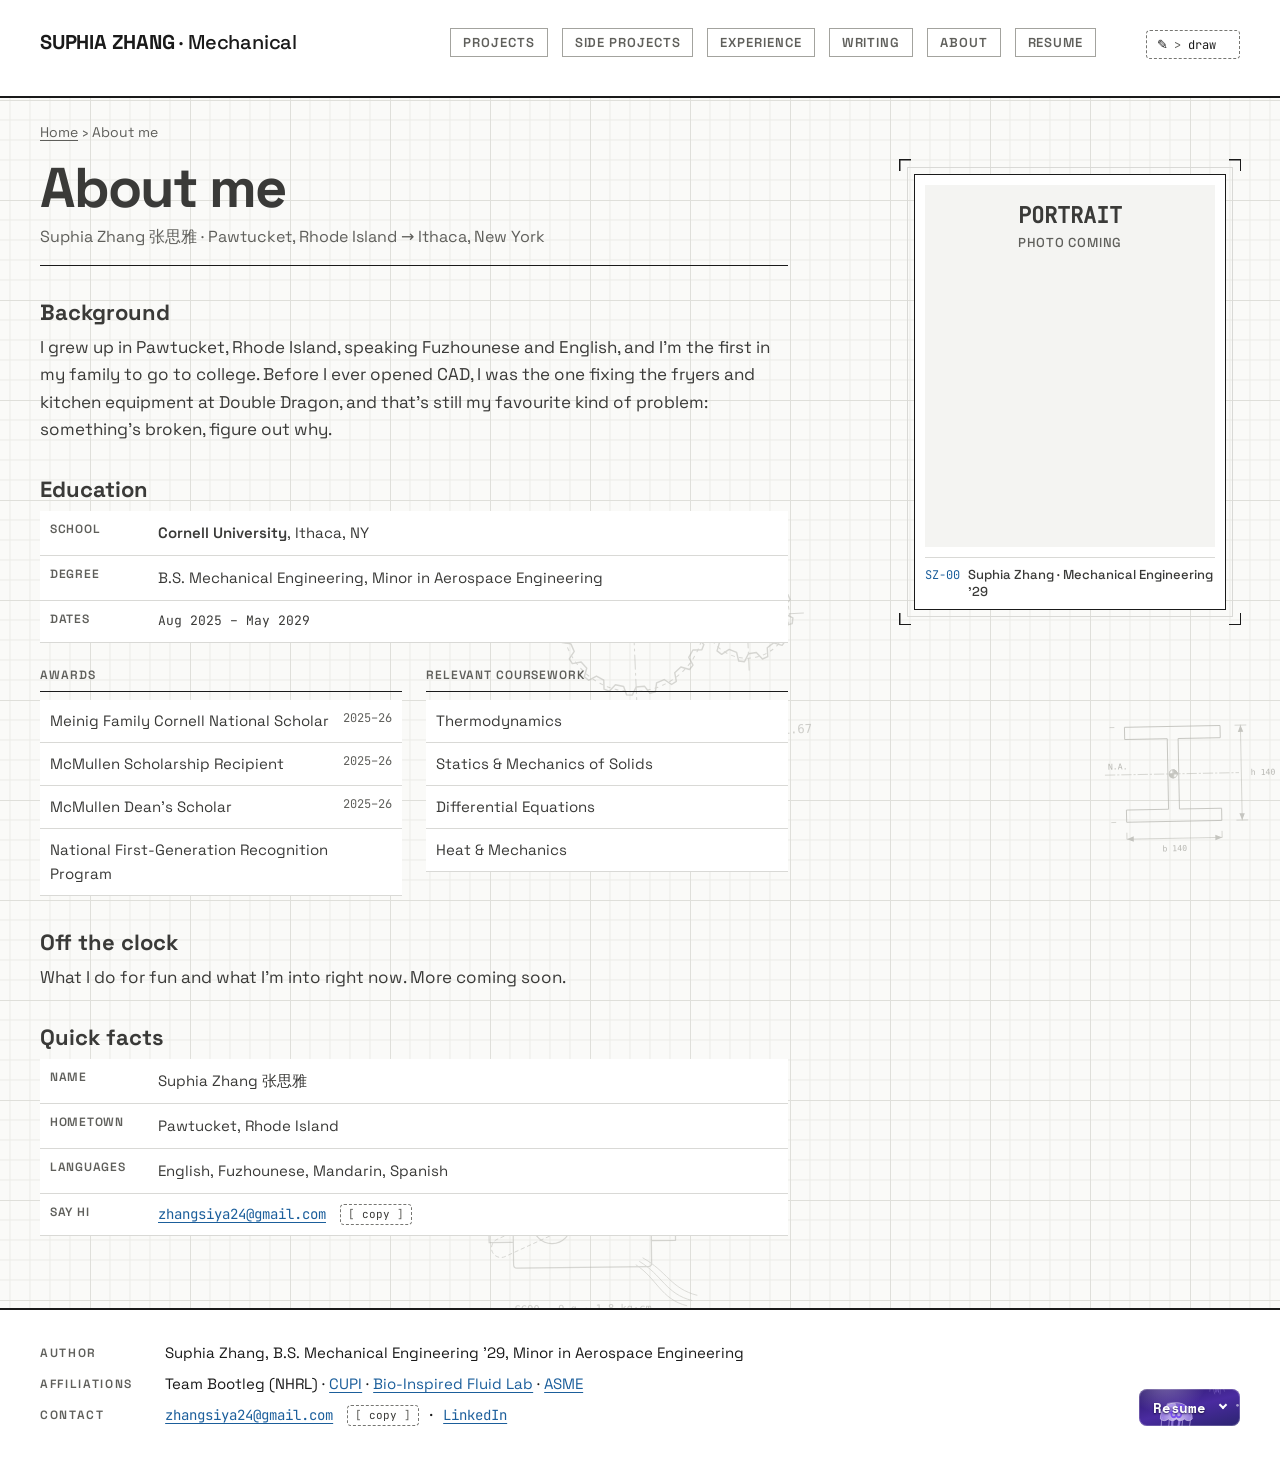
==== commit 64db764b: "Update resumes, LinkedIn URL, and remove Hexapod Leg Linkages page New resume PDFs list the gmail ad" ====
--- a/pages/about/index.html
+++ b/pages/about/index.html
@@ -107,7 +107,7 @@
     <dl class="author">
       <dt>Author</dt><dd>Suphia Zhang, B.S. Mechanical Engineering ’29, Minor in Aerospace Engineering</dd>
       <dt>Affiliations</dt><dd>Team Bootleg (NHRL) · <a href="https://cornellphysicalintelligence.com/" target="_blank" rel="noopener noreferrer">CUPI</a> · <a href="https://sites.google.com/cornell.edu/sunnyjsh" target="_blank" rel="noopener noreferrer">Bio-Inspired Fluid Lab</a> · <a href="https://asme.mae.cornell.edu/" target="_blank" rel="noopener noreferrer">ASME</a></dd>
-      <dt>Contact</dt><dd class="data"><a href="mailto:zhangsiya24@gmail.com">zhangsiya24@gmail.com</a> <button type="button" class="copy-email" data-copy="zhangsiya24@gmail.com" aria-label="Copy email address"><span>copy</span></button> · <a href="https://www.linkedin.com/in/suphia-zhang-46770b359" target="_blank" rel="noopener noreferrer">LinkedIn</a></dd>
+      <dt>Contact</dt><dd class="data"><a href="mailto:zhangsiya24@gmail.com">zhangsiya24@gmail.com</a> <button type="button" class="copy-email" data-copy="zhangsiya24@gmail.com" aria-label="Copy email address"><span>copy</span></button> · <a href="https://www.linkedin.com/in/suphia-zhang" target="_blank" rel="noopener noreferrer">LinkedIn</a></dd>
     </dl>
     <div class="order">
       <details class="resume-menu">
